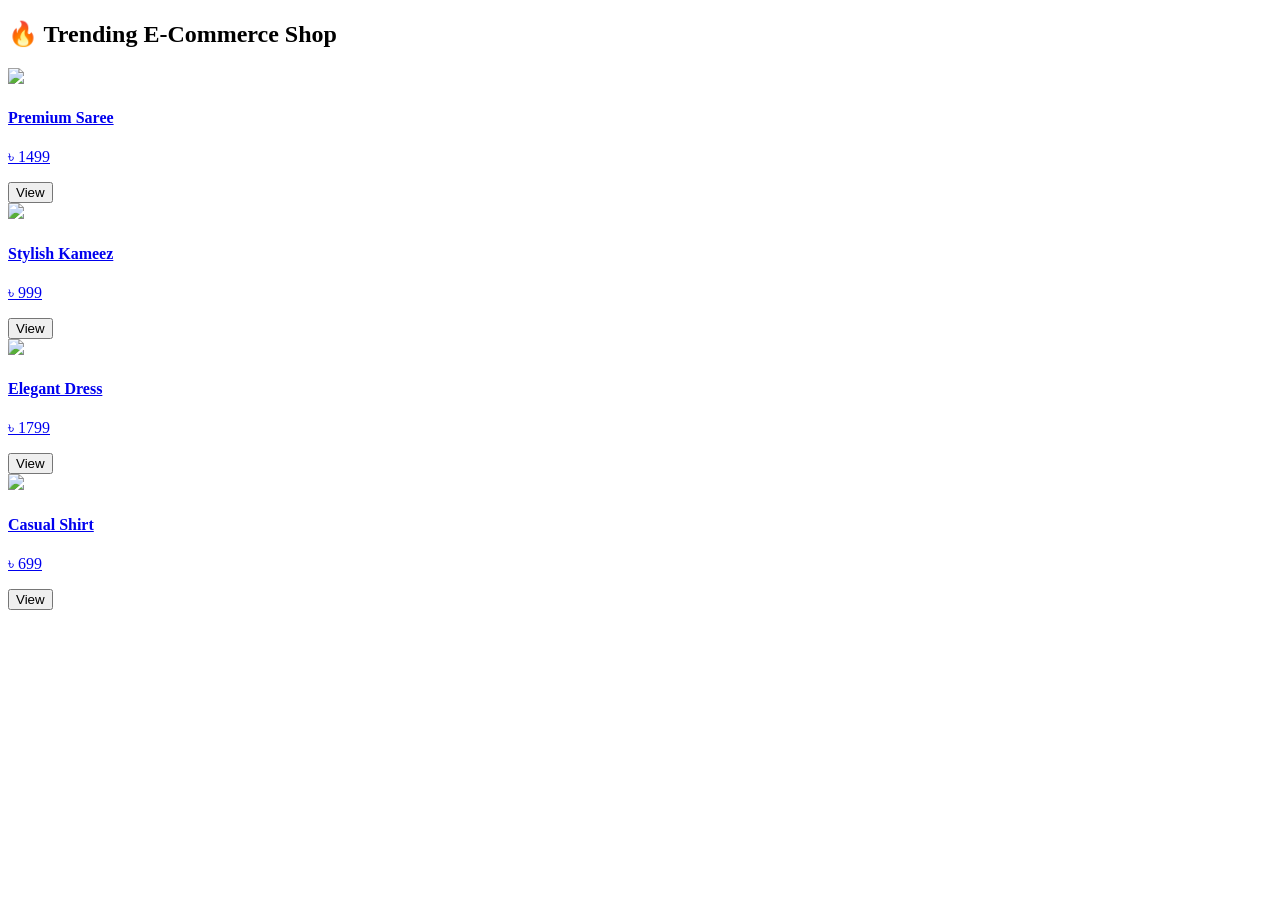
==== index.html @ 08897038 "Add files via upload" ====
<!DOCTYPE html>
<html lang="bn">
<head>
  <meta charset="UTF-8">
  <title>🔥 Trending E-Commerce Shop</title>
  <link rel="stylesheet" href="style.css">
</head>
<body>
<header>
  <h2>🔥 Trending E-Commerce Shop</h2>
</header>

<div class="container">
  <div class="grid" id="productGrid"></div>
</div>

<script>
  const products = [
    {name:"Premium Saree", price:1499, img:"https://i.imgur.com/1Q9Z1Zm.jpg"},
    {name:"Stylish Kameez", price:999, img:"https://i.imgur.com/vz3TqK6.jpg"},
    {name:"Elegant Dress", price:1799, img:"https://i.imgur.com/Qk8J6lH.jpg"},
    {name:"Casual Shirt", price:699, img:"https://i.imgur.com/UvQk9eR.jpg"}
  ];

  const grid = document.getElementById("productGrid");

  products.forEach(p => {
    const card = document.createElement("a");
    card.className = "card";
    card.href = `products.html?name=${encodeURIComponent(p.name)}&price=${p.price}&img=${encodeURIComponent(p.img)}`;
    card.innerHTML = `
      <img src="${p.img}">
      <div class="info">
        <h4>${p.name}</h4>
        <p class="price">৳ ${p.price}</p>
        <button>View</button>
      </div>
    `;
    grid.appendChild(card);
  });
</script>
</body>
</html>
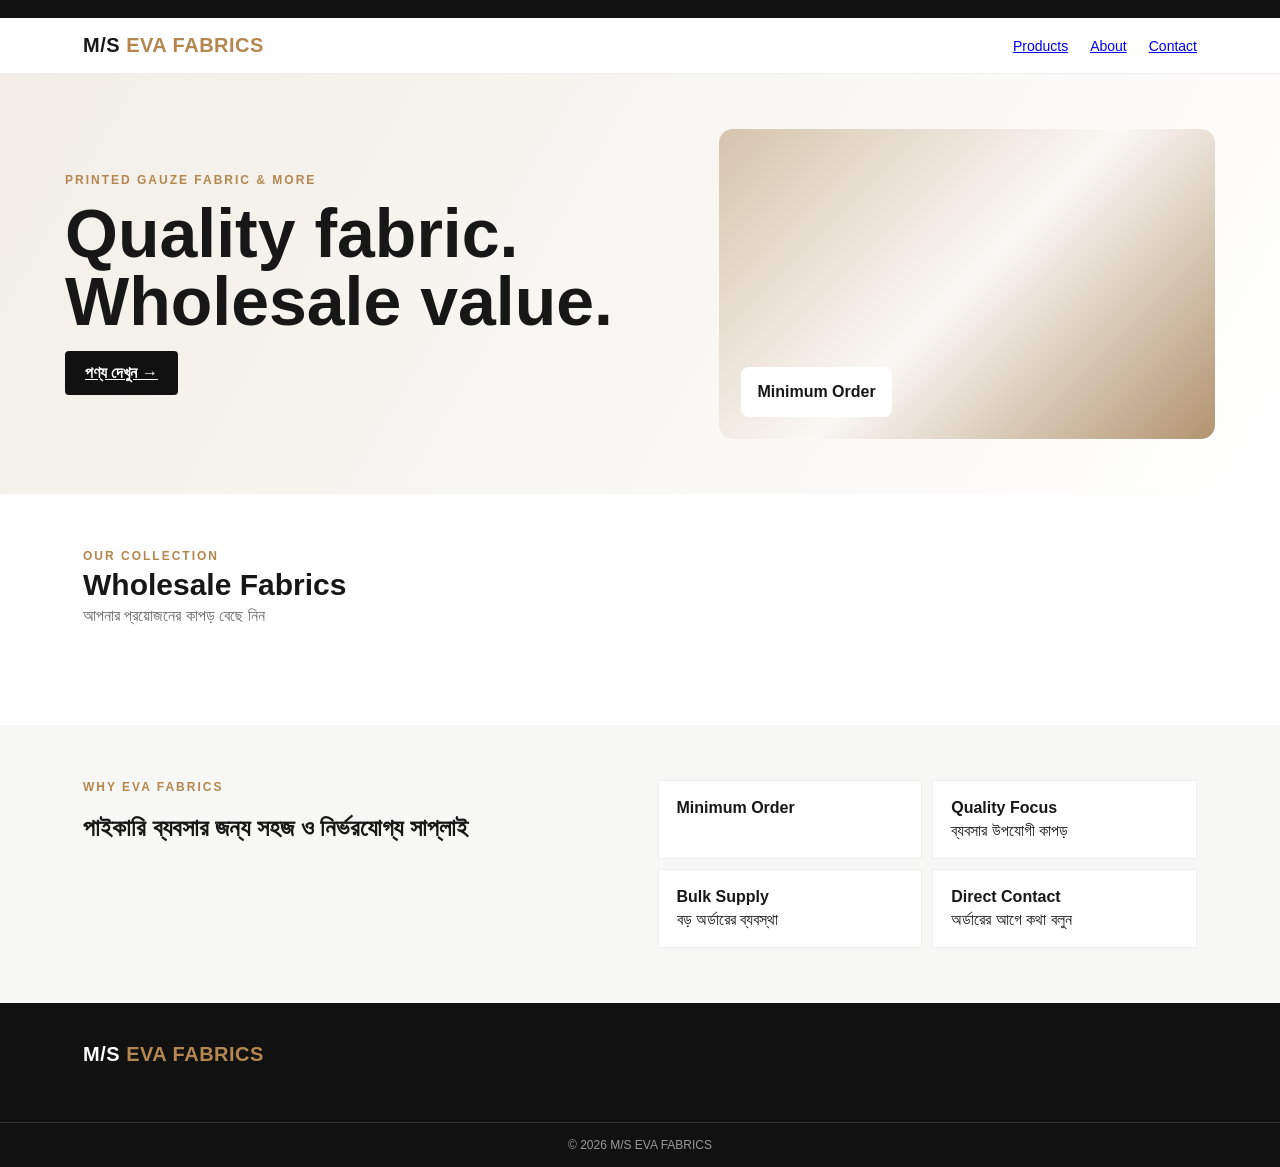
==== commit 68697703: "Add fabric product images" ====
--- a/index.html
+++ b/index.html
@@ -1,43 +1,87 @@
-<!DOCTYPE html>
+<!doctype html>
 <html lang="bn">
 <head>
-  <meta charset="UTF-8">
-  <title>🔥 Trending E-Commerce Shop</title>
-  <link rel="stylesheet" href="style.css">
+<meta charset="utf-8">
+<meta name="viewport" content="width=device-width,initial-scale=1">
+<title>M/S EVA FABRICS</title>
+<style>
+*{box-sizing:border-box}body{margin:0;font-family:Arial,"Noto Sans Bengali",sans-serif;color:#171717;background:#fff}
+.top{background:#111;color:#fff;text-align:center;padding:9px;font-size:13px}
+header{position:sticky;top:0;z-index:10;background:#fff;border-bottom:1px solid #eee}
+.nav{max-width:1150px;margin:auto;padding:16px 18px;display:flex;align-items:center}.logo{font-weight:800;font-size:20px;letter-spacing:.5px}.logo span{color:#b48650}.links{margin-left:auto;display:flex;gap:22px;font-size:14px}
+.hero{background:linear-gradient(120deg,#f2eee7,#fff);padding:55px 18px}.heroIn{max-width:1150px;margin:auto;display:grid;grid-template-columns:1fr .8fr;gap:35px;align-items:center}
+.eyebrow{color:#b48650;font-size:12px;font-weight:700;letter-spacing:2px;text-transform:uppercase}h1{font-size:clamp(40px,6vw,68px);line-height:1;margin:12px 0}p{line-height:1.7;color:#666}.heroBox{height:310px;border-radius:14px;background:linear-gradient(135deg,#d6c4ac,#faf8f4,#b29470);display:flex;align-items:end;padding:22px}.heroBox div{background:#fff;padding:16px;border-radius:8px}
+.wrap{max-width:1150px;margin:auto;padding:55px 18px}.head{margin-bottom:25px}.head h2{margin:5px 0;font-size:30px}.cats{display:flex;gap:8px;overflow:auto;margin-bottom:20px}.cat{border:1px solid #ddd;background:#fff;border-radius:20px;padding:9px 15px;white-space:nowrap}.cat.active{background:#111;color:#fff}
+.grid{display:grid;grid-template-columns:repeat(4,1fr);gap:16px}.card{border:1px solid #e8e8e8;background:#fff}.photo{height:245px;background:#eee;overflow:hidden}.photo img{width:100%;height:100%;object-fit:cover;display:block}.placeholder{height:100%;display:flex;align-items:center;justify-content:center;background:linear-gradient(135deg,#ddd2c4,#f8f5f0,#bca183);font-weight:800;color:#fff;letter-spacing:1px}.info{padding:15px}.tag{font-size:10px;color:#b48650;font-weight:700}.name{font-weight:700;font-size:16px;margin:6px 0}.price{font-weight:800}.min{font-size:12px;color:#777;margin:7px 0 13px}.btn{width:100%;border:0;background:#111;color:#fff;padding:11px;border-radius:4px;font-weight:700}
+.about{background:#f7f7f5}.aboutIn{max-width:1150px;margin:auto;padding:55px 18px;display:grid;grid-template-columns:1fr 1fr;gap:35px}.features{display:grid;grid-template-columns:1fr 1fr;gap:10px}.feature{background:#fff;padding:18px;border:1px solid #eee}.feature b{display:block;margin-bottom:5px}
+footer{background:#111;color:#fff}.foot{max-width:1150px;margin:auto;padding:40px 18px}.foot p{color:#aaa}
+.modal{position:fixed;inset:0;background:#0008;display:none;align-items:center;justify-content:center;padding:15px;z-index:30}.modal.show{display:flex}.box{background:#fff;width:min(540px,100%);max-height:92vh;overflow:auto;border-radius:10px;padding:22px}.close{float:right;border:0;border-radius:50%;width:32px;height:32px}.form{display:grid;gap:11px;margin-top:18px}.form label{font-size:13px;font-weight:700}.form input,.form textarea{padding:11px;border:1px solid #ddd;border-radius:5px;font:inherit}.note{background:#fff5e5;padding:11px;font-size:13px;margin-top:10px}
+@media(max-width:800px){.heroIn,.aboutIn{grid-template-columns:1fr}.grid{grid-template-columns:repeat(2,1fr)}.links{display:none}.photo{height:200px}}
+@media(max-width:480px){.grid{gap:9px}.photo{height:165px}.info{padding:11px}.name{font-size:14px}}
+</style>
 </head>
 <body>
-<header>
-  <h2>🔥 Trending E-Commerce Shop</h2>
-</header>
+<div class="top" id="topText"></div>
+<header><div class="nav"><div class="logo">M/S <span>EVA FABRICS</span></div><div class="links"><a href="#products">Products</a><a href="#about">About</a><a href="#contact">Contact</a></div></div></header>
 
-<div class="container">
-  <div class="grid" id="productGrid"></div>
-</div>
+<section class="hero"><div class="heroIn">
+<div><div class="eyebrow">Printed Gauze Fabric & More</div><h1>Quality fabric.<br>Wholesale value.</h1><p id="heroText"></p><a href="#products" style="display:inline-block;background:#111;color:#fff;padding:13px 20px;border-radius:4px;font-weight:bold">পণ্য দেখুন →</a></div>
+<div class="heroBox"><div><b>Minimum Order</b><br><span id="minHero"></span></div></div>
+</div></section>
+
+<section class="wrap" id="products">
+<div class="head"><div class="eyebrow">Our collection</div><h2>Wholesale Fabrics</h2><div style="color:#666">আপনার প্রয়োজনের কাপড় বেছে নিন</div></div>
+<div class="cats" id="cats"></div><div class="grid" id="productsGrid"></div>
+</section>
+
+<section class="about" id="about"><div class="aboutIn"><div><div class="eyebrow">Why EVA Fabrics</div><h2>পাইকারি ব্যবসার জন্য সহজ ও নির্ভরযোগ্য সাপ্লাই</h2><p id="aboutText"></p></div><div class="features"><div class="feature"><b>Minimum Order</b><span id="featureMin"></span></div><div class="feature"><b>Quality Focus</b><span>ব্যবসার উপযোগী কাপড়</span></div><div class="feature"><b>Bulk Supply</b><span>বড় অর্ডারের ব্যবস্থা</span></div><div class="feature"><b>Direct Contact</b><span>অর্ডারের আগে কথা বলুন</span></div></div></div></section>
+<footer id="contact"><div class="foot"><div class="logo">M/S <span>EVA FABRICS</span></div><p id="footerText"></p></div><div style="text-align:center;border-top:1px solid #333;padding:15px;color:#999;font-size:12px">© 2026 M/S EVA FABRICS</div></footer>
+
+<div class="modal" id="modal"><div class="box"><button class="close" onclick="closeOrder()">×</button><div class="eyebrow">Wholesale Order</div><h2 id="orderTitle">অর্ডার করুন</h2><div class="note">Minimum order <b id="orderMin"></b>।</div><form class="form" onsubmit="sendOrder(event)">
+<label>পণ্য<input id="oProduct" readonly></label><label>পরিমাণ (গজ)<input id="oQty" type="number" required></label><label>নাম<input id="oName" required></label><label>মোবাইল<input id="oPhone" required></label><label>দোকান / প্রতিষ্ঠান<input id="oShop"></label><label>ঠিকানা<textarea id="oAddress" rows="3" required></textarea></label><button class="btn">WhatsApp-এ অর্ডার পাঠান</button>
+</form></div></div>
 
 <script>
-  const products = [
-    {name:"Premium Saree", price:1499, img:"https://i.imgur.com/1Q9Z1Zm.jpg"},
-    {name:"Stylish Kameez", price:999, img:"https://i.imgur.com/vz3TqK6.jpg"},
-    {name:"Elegant Dress", price:1799, img:"https://i.imgur.com/Qk8J6lH.jpg"},
-    {name:"Casual Shirt", price:699, img:"https://i.imgur.com/UvQk9eR.jpg"}
-  ];
+/* =========================
+   সহজে EDIT করার জায়গা
+   শুধু এই CONFIG অংশ পরিবর্তন করুন
+   ========================= */
+const CONFIG = {
+  shopName: "M/S EVA FABRICS",
+  whatsapp: ["8801868012173","8801636939661"], // ১ম ও ২য় WhatsApp নম্বর
+  minimumOrder: 100,
+  heroText: "ফ্যাশন ও পোশাক ব্যবসার জন্য মানসম্মত কাপড়ের পাইকারি সরবরাহ। ডিজাইন, কোয়ালিটি ও পরিমাণ অনুযায়ী অর্ডার নিন সহজেই।",
+  aboutText: "M/S EVA FABRICS বিভিন্ন ধরনের printed gauze ও অন্যান্য কাপড় পাইকারি সরবরাহ করে। আপনার প্রয়োজন অনুযায়ী ডিজাইন ও পরিমাণ নিয়ে অর্ডার করতে যোগাযোগ করুন।",
+  products: [
+    {name:"আড়াই হাত বেক্সী", category:"Printed Gauze", price:"পাইকারি মূল্য", image:"images/beksi.jpg"},
+    {name:"দুই হাত সুতি", category:"সুতি", price:"পাইকারি মূল্য", image:"images/cotton.jpg"},
+    {name:"Digital Two Part", category:"Digital", price:"পাইকারি মূল্য", image:"images/digital-two-part.jpg"},
+    {name:"Single Part", category:"Digital", price:"পাইকারি মূল্য", image:"images/single-part.jpg"},
+    {name:"এক কালার বয়েল", category:"Boyel", price:"পাইকারি মূল্য", image:"images/boyel.jpg"},
+    {name:"Poplin", category:"Poplin", price:"পাইকারি মূল্য", image:"images/poplin.jpg"}
+  ]
+};
+/* =========================
+   CONFIG শেষ — নিচের কোডে হাত দেওয়ার দরকার নেই
+   ========================= */
 
-  const grid = document.getElementById("productGrid");
+document.title=CONFIG.shopName;
+document.getElementById("topText").innerHTML=`Wholesale fabric supply • Minimum order: <b>${CONFIG.minimumOrder} গজ</b> • Nationwide delivery`;
+document.getElementById("heroText").textContent=CONFIG.heroText;
+document.getElementById("minHero").textContent=CONFIG.minimumOrder+" গজ থেকে পাইকারি অর্ডার";
+document.getElementById("aboutText").textContent=CONFIG.aboutText;
+document.getElementById("featureMin").textContent=CONFIG.minimumOrder+" গজ থেকে পাইকারি";
+document.getElementById("footerText").innerHTML=`Printed Gauze Fabric & More<br>Wholesale only • Minimum order ${CONFIG.minimumOrder} গজ`;
 
-  products.forEach(p => {
-    const card = document.createElement("a");
-    card.className = "card";
-    card.href = `products.html?name=${encodeURIComponent(p.name)}&price=${p.price}&img=${encodeURIComponent(p.img)}`;
-    card.innerHTML = `
-      <img src="${p.img}">
-      <div class="info">
-        <h4>${p.name}</h4>
-        <p class="price">৳ ${p.price}</p>
-        <button>View</button>
-      </div>
-    `;
-    grid.appendChild(card);
-  });
+const cats=["সব",...new Set(CONFIG.products.map(p=>p.category))];
+const catsEl=document.getElementById("cats");
+cats.forEach((c,i)=>{let b=document.createElement("button");b.className="cat"+(i===0?" active":"");b.textContent=c;b.onclick=()=>filter(c,b);catsEl.appendChild(b)});
+function render(list){document.getElementById("productsGrid").innerHTML=list.map((p,i)=>`<article class="card"><div class="photo">${p.image?`<img src="${p.image}" alt="${p.name}" onerror="this.style.display='none';this.nextElementSibling.style.display='flex'">`:''}<div class="placeholder" style="${p.image?'display:none':''}">EVA FABRICS</div></div><div class="info"><div class="tag">${p.category}</div><div class="name">${p.name}</div><div class="price">${p.price}</div><div class="min">Minimum: ${CONFIG.minimumOrder} গজ</div><button class="btn" onclick="openOrder(${i})">View / Order</button></div></article>`).join("")}
+function filter(c,b){document.querySelectorAll(".cat").forEach(x=>x.classList.remove("active"));b.classList.add("active");render(c==="সব"?CONFIG.products:CONFIG.products.filter(p=>p.category===c))}
+render(CONFIG.products);
+function openOrder(i){let p=CONFIG.products[i];document.getElementById("oProduct").value=p.name;document.getElementById("orderTitle").textContent=p.name+" — অর্ডার";document.getElementById("orderMin").textContent=CONFIG.minimumOrder+" গজ";document.getElementById("oQty").min=CONFIG.minimumOrder;document.getElementById("oQty").value=CONFIG.minimumOrder;document.getElementById("modal").classList.add("show")}
+function closeOrder(){document.getElementById("modal").classList.remove("show")}
+function sendOrder(e){e.preventDefault();let q=Number(oQty.value);if(q<CONFIG.minimumOrder){alert("Minimum order "+CONFIG.minimumOrder+" গজ।");return}if(!CONFIG.whatsapp.length){alert("WhatsApp নম্বর সেট করা নেই।");return}let msg=`M/S EVA FABRICS — Wholesale Order\n\nপণ্য: ${oProduct.value}\nপরিমাণ: ${q} গজ\nনাম: ${oName.value}\nমোবাইল: ${oPhone.value}\nদোকান/প্রতিষ্ঠান: ${oShop.value}\nঠিকানা: ${oAddress.value}`;const buttons=CONFIG.whatsapp.map((n,i)=>`${i+1} নম্বর WhatsApp`).join("\n");\nlet choice=prompt("অর্ডার কোন WhatsApp নম্বরে পাঠাবেন?\\n1 = "+CONFIG.whatsapp[0]+"\\n2 = "+CONFIG.whatsapp[1]+"\\n\\n1 অথবা 2 লিখুন:","1");\nlet idx=choice==="2"?1:0;\nwindow.open("https://wa.me/"+CONFIG.whatsapp[idx]+"?text="+encodeURIComponent(msg),"_blank")}
 </script>
 </body>
 </html>
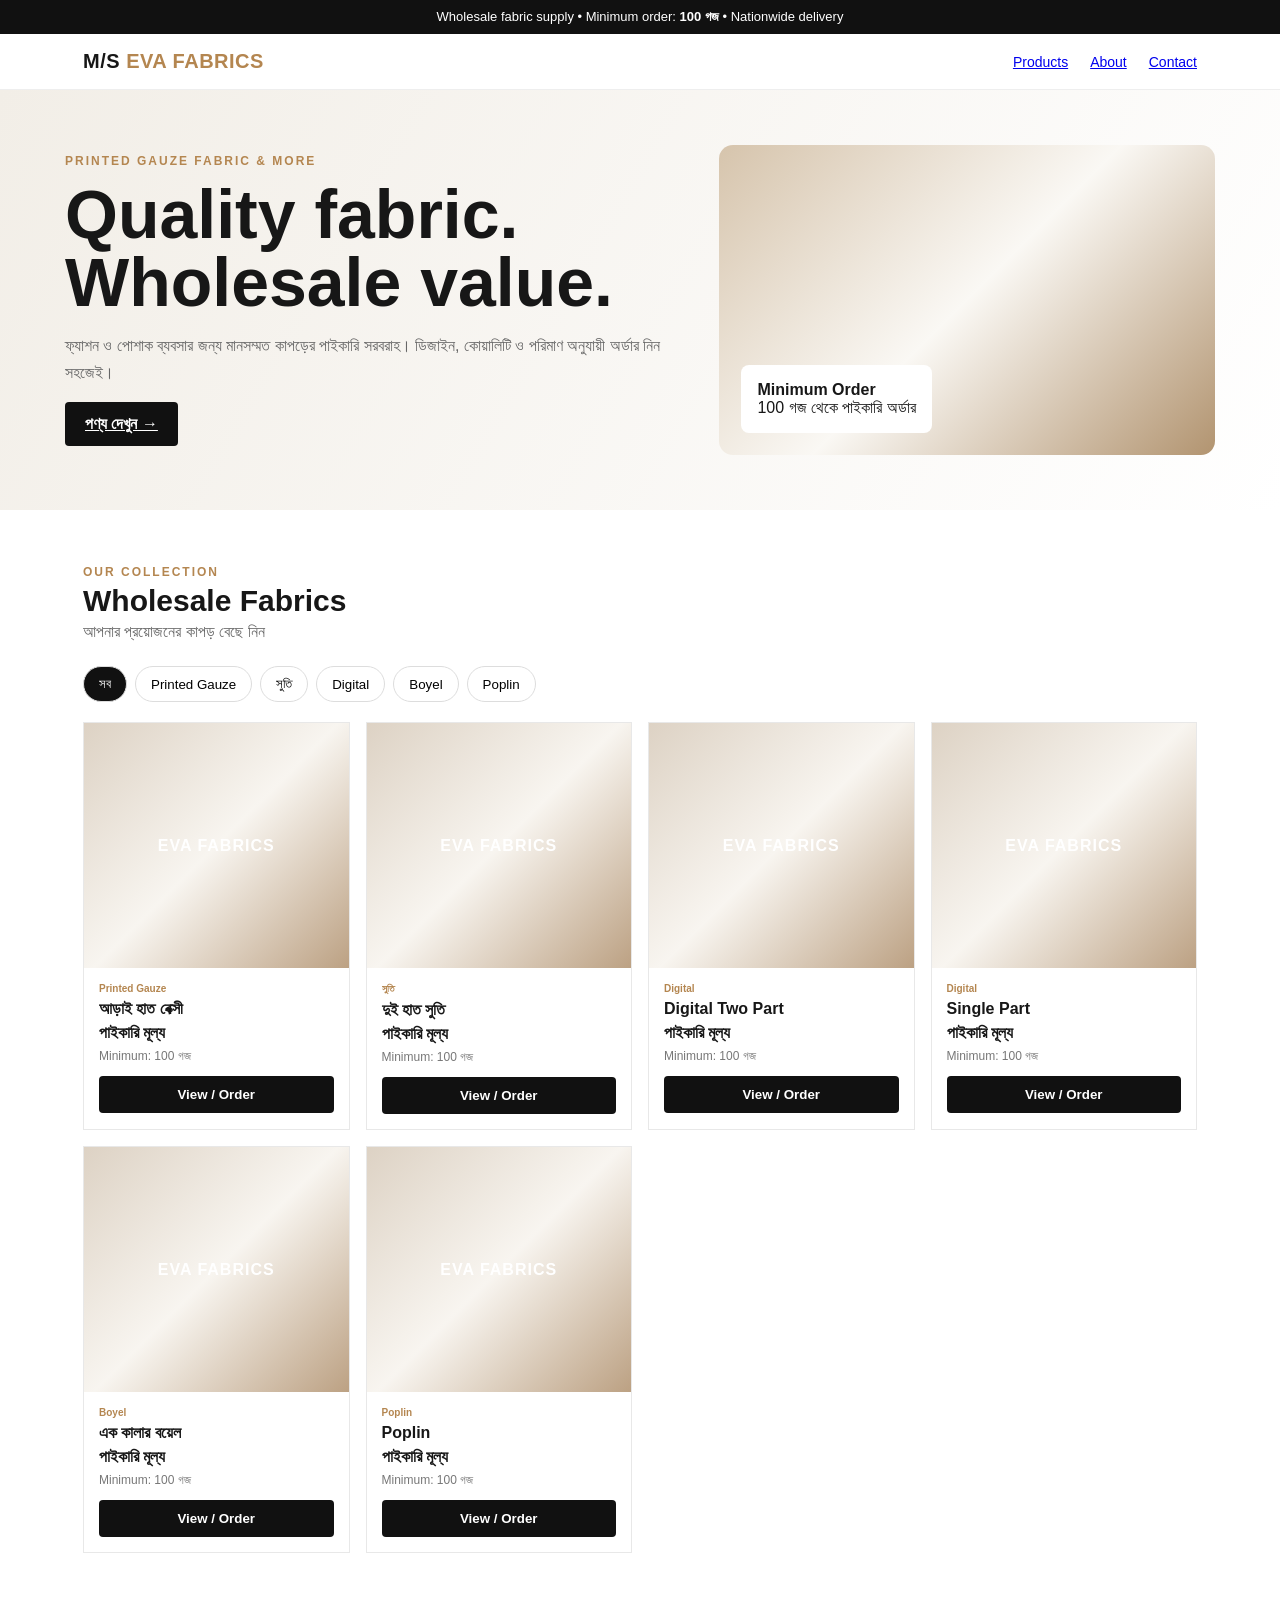
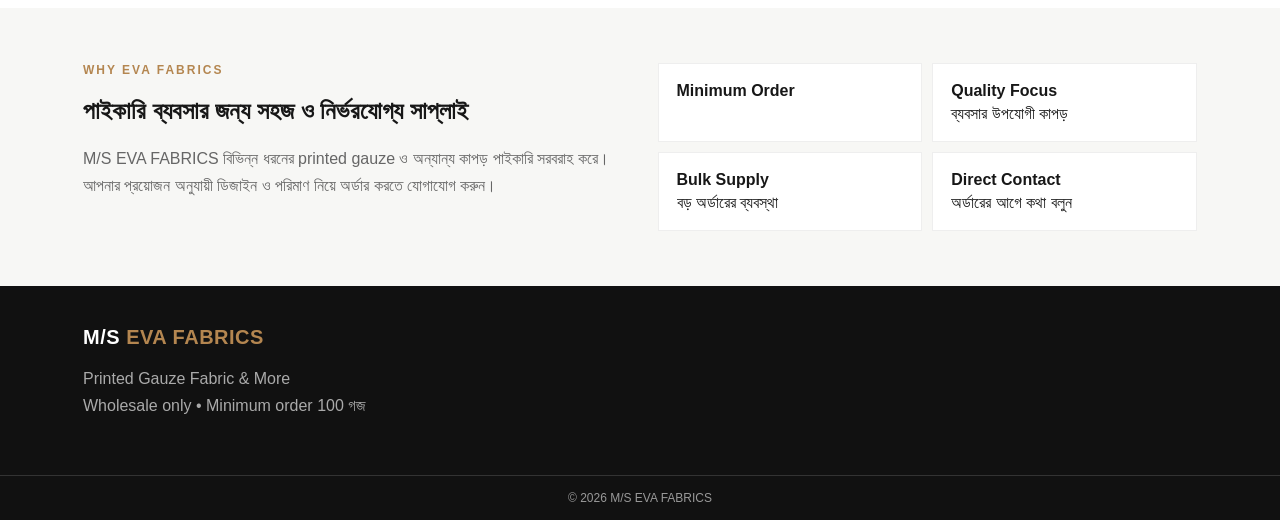
==== commit 81ce0c82: "Update index.html" ====
--- a/index.html
+++ b/index.html
@@ -53,12 +53,12 @@
   heroText: "ফ্যাশন ও পোশাক ব্যবসার জন্য মানসম্মত কাপড়ের পাইকারি সরবরাহ। ডিজাইন, কোয়ালিটি ও পরিমাণ অনুযায়ী অর্ডার নিন সহজেই।",
   aboutText: "M/S EVA FABRICS বিভিন্ন ধরনের printed gauze ও অন্যান্য কাপড় পাইকারি সরবরাহ করে। আপনার প্রয়োজন অনুযায়ী ডিজাইন ও পরিমাণ নিয়ে অর্ডার করতে যোগাযোগ করুন।",
   products: [
-    {name:"আড়াই হাত বেক্সী", category:"Printed Gauze", price:"পাইকারি মূল্য", image:"images/beksi.jpg"},
-    {name:"দুই হাত সুতি", category:"সুতি", price:"পাইকারি মূল্য", image:"images/cotton.jpg"},
-    {name:"Digital Two Part", category:"Digital", price:"পাইকারি মূল্য", image:"images/digital-two-part.jpg"},
-    {name:"Single Part", category:"Digital", price:"পাইকারি মূল্য", image:"images/single-part.jpg"},
-    {name:"এক কালার বয়েল", category:"Boyel", price:"পাইকারি মূল্য", image:"images/boyel.jpg"},
-    {name:"Poplin", category:"Poplin", price:"পাইকারি মূল্য", image:"images/poplin.jpg"}
+    {name:"আড়াই হাত বেক্সী", category:"Printed Gauze", price:"পাইকারি মূল্য", image:"IMG_20260811_164625.jpg"},
+    {name:"দুই হাত সুতি", category:"সুতি", price:"পাইকারি মূল্য", image:"IMG_20260811_164749.jpg"},
+    {name:"Digital Two Part", category:"Digital", price:"পাইকারি মূল্য", image:"IMG_20260811_164809.jpg"},
+    {name:"Single Part", category:"Digital", price:"পাইকারি মূল্য", image:"IMG_20260811_164835.jpg"},
+    {name:"এক কালার বয়েল", category:"Boyel", price:"পাইকারি মূল্য", image:"IMG_20260811_164859.jpg"},
+    {name:"Poplin", category:"Poplin", price:"পাইকারি মূল্য", image:"IMG_20260811_164921.jpg"}
   ]
 };
 /* =========================
@@ -70,7 +70,7 @@
 document.getElementById("heroText").textContent=CONFIG.heroText;
 document.getElementById("minHero").textContent=CONFIG.minimumOrder+" গজ থেকে পাইকারি অর্ডার";
 document.getElementById("aboutText").textContent=CONFIG.aboutText;
-document.getElementById("featureMin").textContent=CONFIG.minimumOrder+" গজ থেকে পাইকারি";
+
 document.getElementById("footerText").innerHTML=`Printed Gauze Fabric & More<br>Wholesale only • Minimum order ${CONFIG.minimumOrder} গজ`;
 
 const cats=["সব",...new Set(CONFIG.products.map(p=>p.category))];
@@ -81,7 +81,24 @@
 render(CONFIG.products);
 function openOrder(i){let p=CONFIG.products[i];document.getElementById("oProduct").value=p.name;document.getElementById("orderTitle").textContent=p.name+" — অর্ডার";document.getElementById("orderMin").textContent=CONFIG.minimumOrder+" গজ";document.getElementById("oQty").min=CONFIG.minimumOrder;document.getElementById("oQty").value=CONFIG.minimumOrder;document.getElementById("modal").classList.add("show")}
 function closeOrder(){document.getElementById("modal").classList.remove("show")}
-function sendOrder(e){e.preventDefault();let q=Number(oQty.value);if(q<CONFIG.minimumOrder){alert("Minimum order "+CONFIG.minimumOrder+" গজ।");return}if(!CONFIG.whatsapp.length){alert("WhatsApp নম্বর সেট করা নেই।");return}let msg=`M/S EVA FABRICS — Wholesale Order\n\nপণ্য: ${oProduct.value}\nপরিমাণ: ${q} গজ\nনাম: ${oName.value}\nমোবাইল: ${oPhone.value}\nদোকান/প্রতিষ্ঠান: ${oShop.value}\nঠিকানা: ${oAddress.value}`;const buttons=CONFIG.whatsapp.map((n,i)=>`${i+1} নম্বর WhatsApp`).join("\n");\nlet choice=prompt("অর্ডার কোন WhatsApp নম্বরে পাঠাবেন?\\n1 = "+CONFIG.whatsapp[0]+"\\n2 = "+CONFIG.whatsapp[1]+"\\n\\n1 অথবা 2 লিখুন:","1");\nlet idx=choice==="2"?1:0;\nwindow.open("https://wa.me/"+CONFIG.whatsapp[idx]+"?text="+encodeURIComponent(msg),"_blank")}
+function sendOrder(e){
+  e.preventDefault();
+  let q=Number(oQty.value);
+
+  if(q<CONFIG.minimumOrder){
+    alert("Minimum order "+CONFIG.minimumOrder+" গজ।");
+    return;
+  }
+
+  let msg="M/S EVA FABRICS - Wholesale Order\n\n"+
+    "পণ্য: "+oProduct.value+"\n"+
+    "পরিমাণ: "+q+" গজ";
+
+  window.open(
+    "https://wa.me/"+CONFIG.whatsapp[0]+"?text="+encodeURIComponent(msg),
+    "_blank"
+  );
+}
 </script>
 </body>
-</html>+</html>
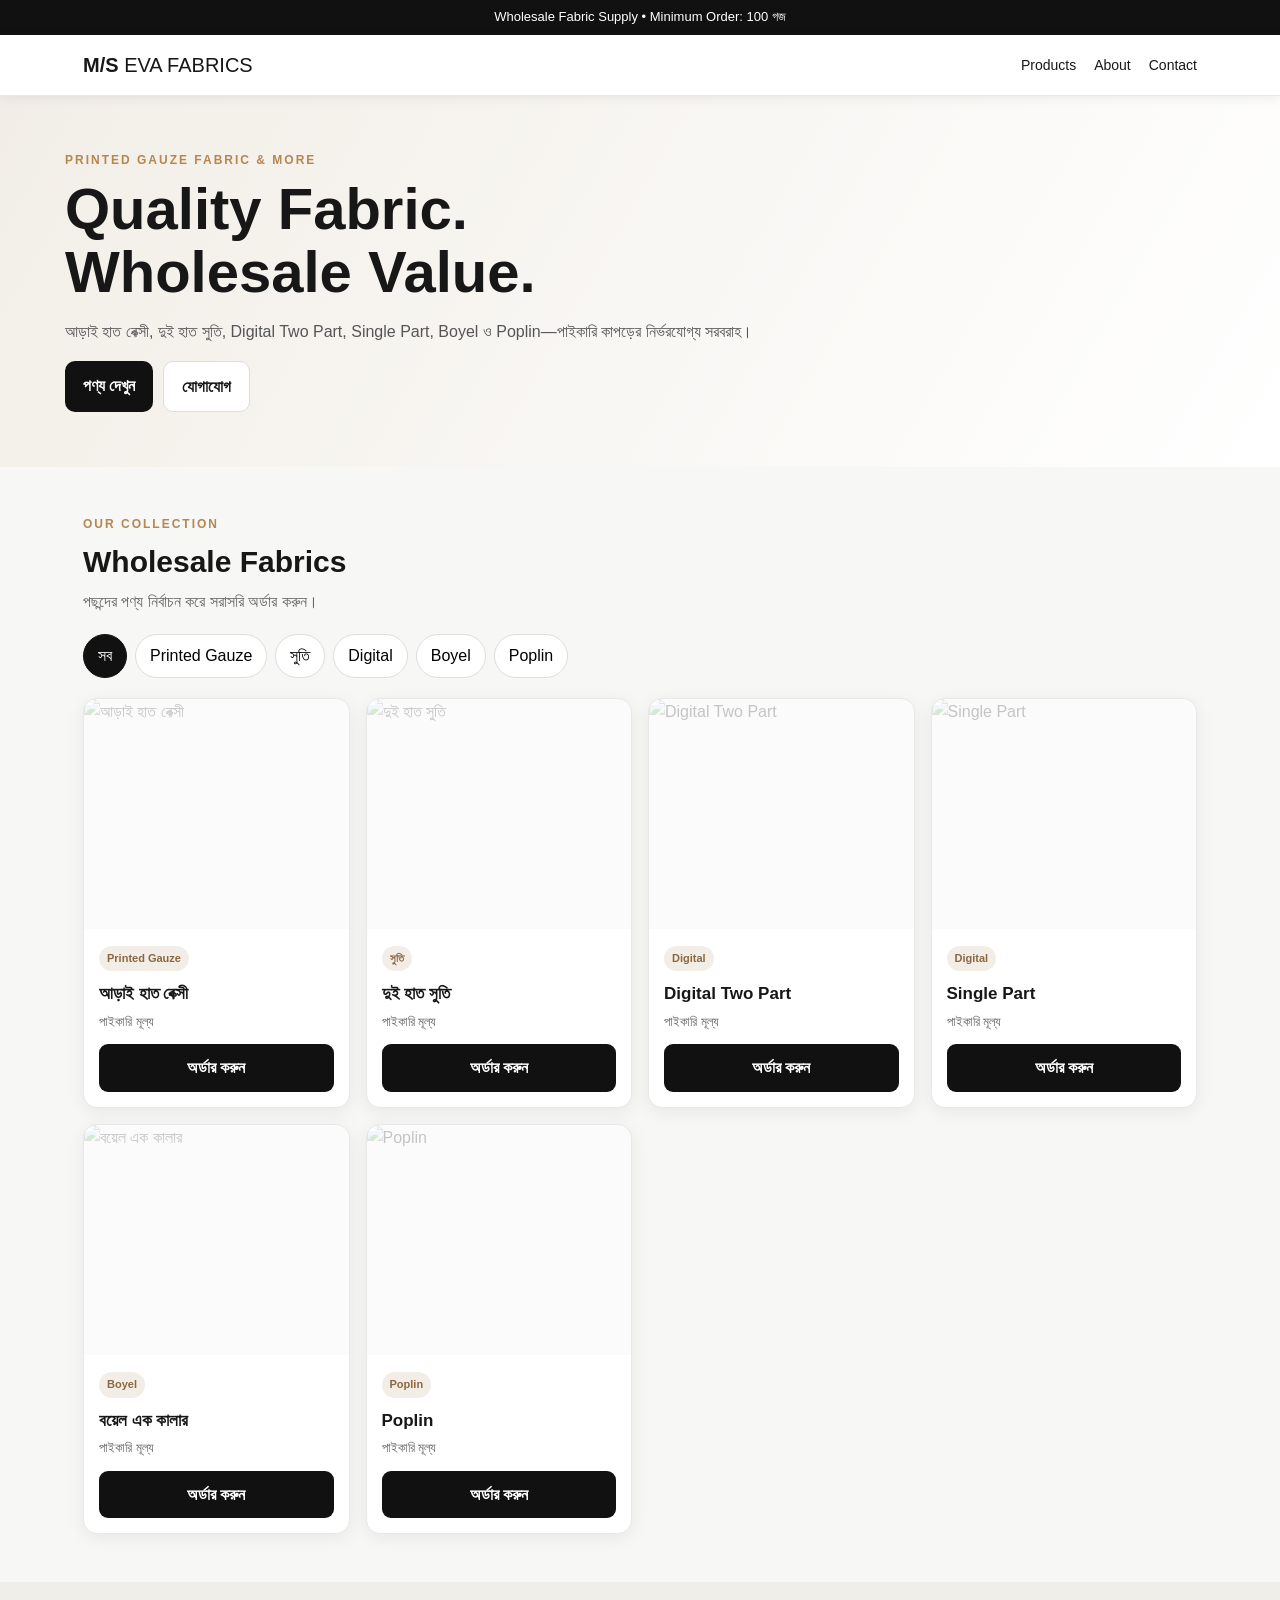
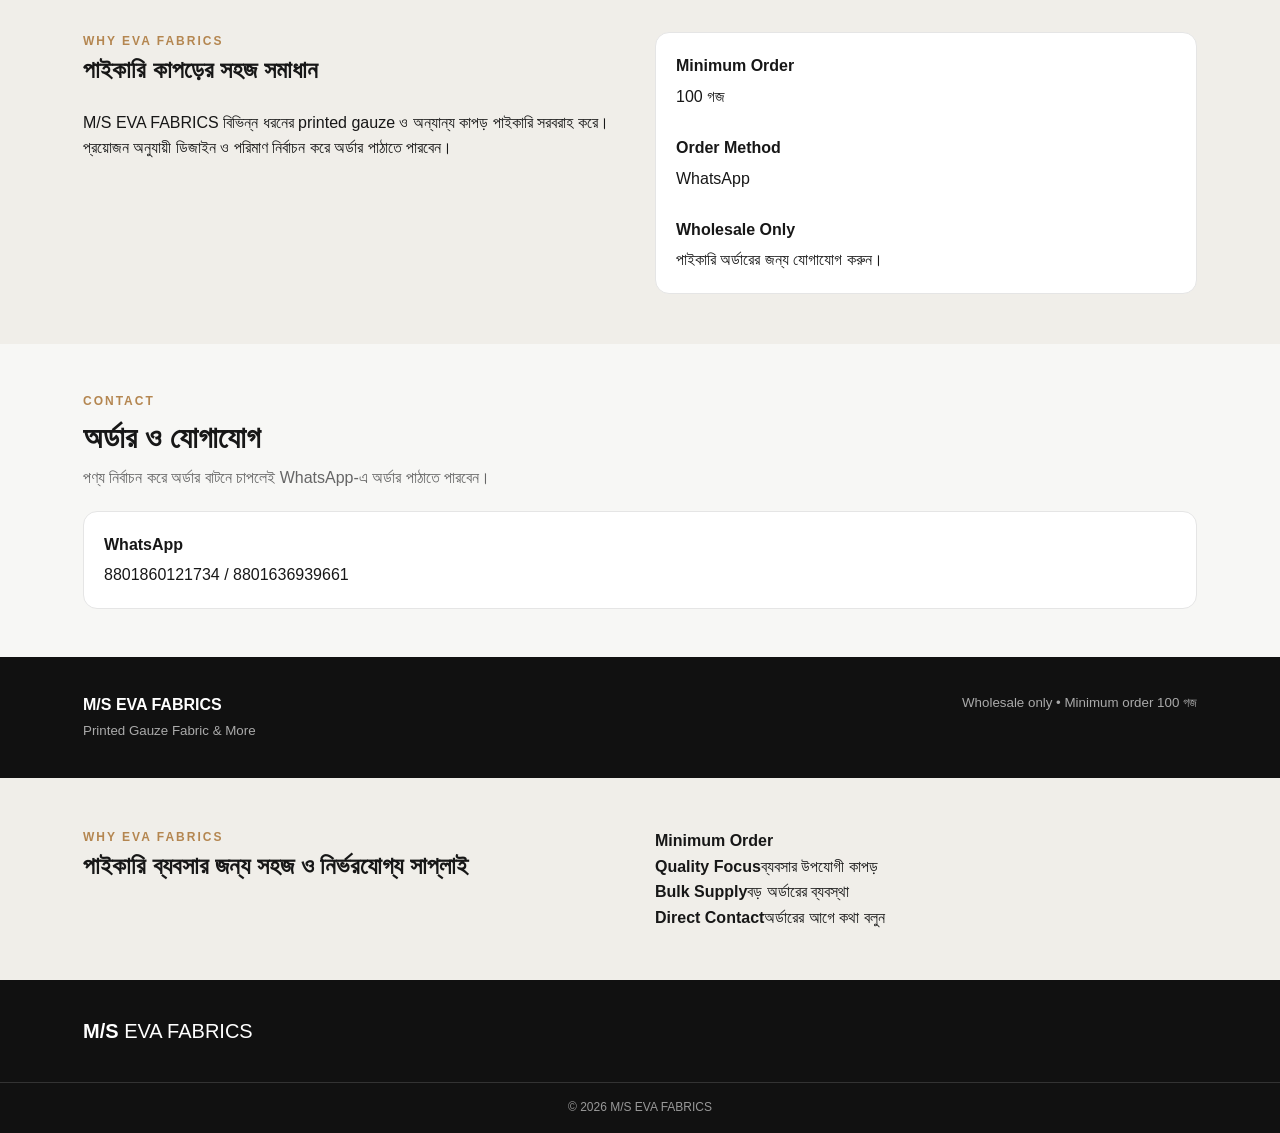
==== commit ee37f6ad: "Update index.html" ====
--- a/index.html
+++ b/index.html
@@ -1,40 +1,106 @@
-<!doctype html>
+<!DOCTYPE html>
 <html lang="bn">
 <head>
-<meta charset="utf-8">
-<meta name="viewport" content="width=device-width,initial-scale=1">
+<meta charset="UTF-8">
+<meta name="viewport" content="width=device-width, initial-scale=1.0">
+<meta name="theme-color" content="#111">
 <title>M/S EVA FABRICS</title>
 <style>
-*{box-sizing:border-box}body{margin:0;font-family:Arial,"Noto Sans Bengali",sans-serif;color:#171717;background:#fff}
-.top{background:#111;color:#fff;text-align:center;padding:9px;font-size:13px}
-header{position:sticky;top:0;z-index:10;background:#fff;border-bottom:1px solid #eee}
-.nav{max-width:1150px;margin:auto;padding:16px 18px;display:flex;align-items:center}.logo{font-weight:800;font-size:20px;letter-spacing:.5px}.logo span{color:#b48650}.links{margin-left:auto;display:flex;gap:22px;font-size:14px}
-.hero{background:linear-gradient(120deg,#f2eee7,#fff);padding:55px 18px}.heroIn{max-width:1150px;margin:auto;display:grid;grid-template-columns:1fr .8fr;gap:35px;align-items:center}
-.eyebrow{color:#b48650;font-size:12px;font-weight:700;letter-spacing:2px;text-transform:uppercase}h1{font-size:clamp(40px,6vw,68px);line-height:1;margin:12px 0}p{line-height:1.7;color:#666}.heroBox{height:310px;border-radius:14px;background:linear-gradient(135deg,#d6c4ac,#faf8f4,#b29470);display:flex;align-items:end;padding:22px}.heroBox div{background:#fff;padding:16px;border-radius:8px}
-.wrap{max-width:1150px;margin:auto;padding:55px 18px}.head{margin-bottom:25px}.head h2{margin:5px 0;font-size:30px}.cats{display:flex;gap:8px;overflow:auto;margin-bottom:20px}.cat{border:1px solid #ddd;background:#fff;border-radius:20px;padding:9px 15px;white-space:nowrap}.cat.active{background:#111;color:#fff}
-.grid{display:grid;grid-template-columns:repeat(4,1fr);gap:16px}.card{border:1px solid #e8e8e8;background:#fff}.photo{height:245px;background:#eee;overflow:hidden}.photo img{width:100%;height:100%;object-fit:cover;display:block}.placeholder{height:100%;display:flex;align-items:center;justify-content:center;background:linear-gradient(135deg,#ddd2c4,#f8f5f0,#bca183);font-weight:800;color:#fff;letter-spacing:1px}.info{padding:15px}.tag{font-size:10px;color:#b48650;font-weight:700}.name{font-weight:700;font-size:16px;margin:6px 0}.price{font-weight:800}.min{font-size:12px;color:#777;margin:7px 0 13px}.btn{width:100%;border:0;background:#111;color:#fff;padding:11px;border-radius:4px;font-weight:700}
-.about{background:#f7f7f5}.aboutIn{max-width:1150px;margin:auto;padding:55px 18px;display:grid;grid-template-columns:1fr 1fr;gap:35px}.features{display:grid;grid-template-columns:1fr 1fr;gap:10px}.feature{background:#fff;padding:18px;border:1px solid #eee}.feature b{display:block;margin-bottom:5px}
-footer{background:#111;color:#fff}.foot{max-width:1150px;margin:auto;padding:40px 18px}.foot p{color:#aaa}
-.modal{position:fixed;inset:0;background:#0008;display:none;align-items:center;justify-content:center;padding:15px;z-index:30}.modal.show{display:flex}.box{background:#fff;width:min(540px,100%);max-height:92vh;overflow:auto;border-radius:10px;padding:22px}.close{float:right;border:0;border-radius:50%;width:32px;height:32px}.form{display:grid;gap:11px;margin-top:18px}.form label{font-size:13px;font-weight:700}.form input,.form textarea{padding:11px;border:1px solid #ddd;border-radius:5px;font:inherit}.note{background:#fff5e5;padding:11px;font-size:13px;margin-top:10px}
-@media(max-width:800px){.heroIn,.aboutIn{grid-template-columns:1fr}.grid{grid-template-columns:repeat(2,1fr)}.links{display:none}.photo{height:200px}}
-@media(max-width:480px){.grid{gap:9px}.photo{height:165px}.info{padding:11px}.name{font-size:14px}}
+*{box-sizing:border-box}html{scroll-behavior:smooth}body{margin:0;font-family:Arial,"Noto Sans Bengali",sans-serif;color:#171717;background:#f7f7f5;line-height:1.6}button,input,textarea{font:inherit}a{text-decoration:none;color:inherit}
+.top{background:#111;color:#fff;text-align:center;padding:7px 12px;font-size:13px}
+header{position:sticky;top:0;z-index:100;background:#fff;border-bottom:1px solid #e8e8e8;box-shadow:0 2px 12px #0001}.nav{max-width:1150px;margin:auto;padding:14px 18px;display:flex;align-items:center;justify-content:space-between}.logo{font-size:20px;font-weight:800}.logo span{font-weight:500}.links{display:flex;gap:18px;font-size:14px}
+.hero{background:linear-gradient(120deg,#f2eee7,#fff);padding:55px 18px}.heroIn{max-width:1150px;margin:auto}.eyebrow{color:#b48650;font-size:12px;font-weight:700;letter-spacing:2px;text-transform:uppercase}.hero h1{font-size:clamp(30px,6vw,58px);line-height:1.08;margin:8px 0 14px}.hero p{max-width:720px;color:#555}.heroBtns{display:flex;gap:10px;flex-wrap:wrap}.btn{border:0;border-radius:10px;padding:12px 18px;cursor:pointer;font-weight:700}.btnMain{background:#111;color:#fff}.btnLight{background:#fff;border:1px solid #ddd}
+.wrap{max-width:1150px;margin:auto;padding:48px 18px}.head{margin-bottom:20px}.head h2{margin:3px 0;font-size:30px}.head p{margin:0;color:#666}
+.cats{display:flex;gap:8px;flex-wrap:wrap;margin:20px 0}.cat{border:1px solid #ddd;background:#fff;border-radius:999px;padding:8px 14px;cursor:pointer}.cat.active,.cat:hover{background:#111;color:#fff;border-color:#111}
+.grid{display:grid;grid-template-columns:repeat(4,1fr);gap:16px}.card{background:#fff;border:1px solid #e8e8e8;border-radius:14px;overflow:hidden;box-shadow:0 4px 18px #0001}.photo{width:100%;height:230px;object-fit:cover;display:block;background:#eee}.cardIn{padding:15px}.badge{display:inline-block;background:#f2eee7;color:#8b673f;padding:4px 8px;border-radius:999px;font-size:11px;font-weight:700}.card h3{font-size:17px;margin:9px 0 4px}.price{color:#666;font-size:13px;margin-bottom:12px}.orderBtn{width:100%;border:0;background:#111;color:#fff;padding:11px;border-radius:9px;cursor:pointer;font-weight:700}
+.about{background:#f0eee9}.aboutIn{max-width:1150px;margin:auto;padding:50px 18px;display:grid;grid-template-columns:1fr 1fr;gap:30px}.about h2{margin-top:0}.infoBox{background:#fff;border:1px solid #e5e5e5;border-radius:14px;padding:20px}.infoBox b{display:block;margin-bottom:5px}
+footer{background:#111;color:#fff}.foot{max-width:1150px;margin:auto;padding:35px 18px;display:flex;justify-content:space-between;gap:20px;flex-wrap:wrap}.foot small{color:#aaa}
+.modal{position:fixed;inset:0;background:#0009;display:none;align-items:center;justify-content:center;padding:15px;z-index:300}.modal.show{display:flex}.box{background:#fff;width:min(560px,100%);max-height:92vh;overflow:auto;border-radius:16px;padding:22px}.boxHead{display:flex;justify-content:space-between;align-items:center}.boxHead h2{margin:0}.close{border:0;background:#eee;width:38px;height:38px;border-radius:50%;font-size:24px;cursor:pointer}.formGrid{display:grid;grid-template-columns:1fr 1fr;gap:12px}.field{margin-top:12px}.field label{display:block;font-size:13px;font-weight:700;margin-bottom:5px}.field input,.field textarea{width:100%;border:1px solid #ddd;border-radius:9px;padding:11px;outline:none}.field textarea{min-height:80px;resize:vertical}.full{grid-column:1/-1}.submit{width:100%;margin-top:15px;background:#20b958;color:#fff;border:0;padding:13px;border-radius:10px;font-weight:800;cursor:pointer}.note{background:#f7f7f5;border-radius:10px;padding:10px;font-size:12px;color:#666;margin-top:12px}
+@media(max-width:900px){.grid{grid-template-columns:repeat(3,1fr)}}@media(max-width:650px){.links{display:none}.hero{padding:42px 18px}.grid{grid-template-columns:repeat(2,1fr);gap:10px}.photo{height:190px}.aboutIn{grid-template-columns:1fr}.formGrid{grid-template-columns:1fr}.full{grid-column:auto}}@media(max-width:390px){.grid{grid-template-columns:1fr}.photo{height:240px}}
 </style>
 </head>
 <body>
-<div class="top" id="topText"></div>
-<header><div class="nav"><div class="logo">M/S <span>EVA FABRICS</span></div><div class="links"><a href="#products">Products</a><a href="#about">About</a><a href="#contact">Contact</a></div></div></header>
+<div class="top">Wholesale Fabric Supply • Minimum Order: 100 গজ</div>
+<header><div class="nav"><a class="logo" href="#">M/S <span>EVA FABRICS</span></a><nav class="links"><a href="#products">Products</a><a href="#about">About</a><a href="#contact">Contact</a></nav></div></header>
 
-<section class="hero"><div class="heroIn">
-<div><div class="eyebrow">Printed Gauze Fabric & More</div><h1>Quality fabric.<br>Wholesale value.</h1><p id="heroText"></p><a href="#products" style="display:inline-block;background:#111;color:#fff;padding:13px 20px;border-radius:4px;font-weight:bold">পণ্য দেখুন →</a></div>
-<div class="heroBox"><div><b>Minimum Order</b><br><span id="minHero"></span></div></div>
-</div></section>
+<section class="hero"><div class="heroIn"><div class="eyebrow">Printed Gauze Fabric & More</div><h1>Quality Fabric.<br>Wholesale Value.</h1><p>আড়াই হাত বেক্সী, দুই হাত সুতি, Digital Two Part, Single Part, Boyel ও Poplin—পাইকারি কাপড়ের নির্ভরযোগ্য সরবরাহ।</p><div class="heroBtns"><a class="btn btnMain" href="#products">পণ্য দেখুন</a><a class="btn btnLight" href="#contact">যোগাযোগ</a></div></div></section>
 
-<section class="wrap" id="products">
-<div class="head"><div class="eyebrow">Our collection</div><h2>Wholesale Fabrics</h2><div style="color:#666">আপনার প্রয়োজনের কাপড় বেছে নিন</div></div>
-<div class="cats" id="cats"></div><div class="grid" id="productsGrid"></div>
-</section>
+<section class="wrap" id="products"><div class="head"><div class="eyebrow">Our Collection</div><h2>Wholesale Fabrics</h2><p>পছন্দের পণ্য নির্বাচন করে সরাসরি অর্ডার করুন।</p></div><div class="cats" id="cats"></div><div class="grid" id="productGrid"></div></section>
 
-<section class="about" id="about"><div class="aboutIn"><div><div class="eyebrow">Why EVA Fabrics</div><h2>পাইকারি ব্যবসার জন্য সহজ ও নির্ভরযোগ্য সাপ্লাই</h2><p id="aboutText"></p></div><div class="features"><div class="feature"><b>Minimum Order</b><span id="featureMin"></span></div><div class="feature"><b>Quality Focus</b><span>ব্যবসার উপযোগী কাপড়</span></div><div class="feature"><b>Bulk Supply</b><span>বড় অর্ডারের ব্যবস্থা</span></div><div class="feature"><b>Direct Contact</b><span>অর্ডারের আগে কথা বলুন</span></div></div></div></section>
+<section class="about" id="about"><div class="aboutIn"><div><div class="eyebrow">Why EVA Fabrics</div><h2>পাইকারি কাপড়ের সহজ সমাধান</h2><p>M/S EVA FABRICS বিভিন্ন ধরনের printed gauze ও অন্যান্য কাপড় পাইকারি সরবরাহ করে। প্রয়োজন অনুযায়ী ডিজাইন ও পরিমাণ নির্বাচন করে অর্ডার পাঠাতে পারবেন।</p></div><div class="infoBox"><b>Minimum Order</b>100 গজ<br><br><b>Order Method</b>WhatsApp<br><br><b>Wholesale Only</b>পাইকারি অর্ডারের জন্য যোগাযোগ করুন।</div></div></section>
+
+<section class="wrap" id="contact"><div class="head"><div class="eyebrow">Contact</div><h2>অর্ডার ও যোগাযোগ</h2><p>পণ্য নির্বাচন করে অর্ডার বাটনে চাপলেই WhatsApp-এ অর্ডার পাঠাতে পারবেন।</p></div><div class="infoBox"><b>WhatsApp</b>8801860121734 / 8801636939661</div></section>
+<footer><div class="foot"><div><b>M/S EVA FABRICS</b><br><small>Printed Gauze Fabric & More</small></div><small>Wholesale only • Minimum order 100 গজ</small></div></footer>
+
+<div class="modal" id="modal"><div class="box"><div class="boxHead"><h2>অর্ডার করুন</h2><button class="close" type="button" onclick="closeOrder()">×</button></div>
+<form id="orderForm"><div class="formGrid">
+<div class="field full"><label>পণ্য</label><input id="oProduct" readonly></div>
+<div class="field"><label>পরিমাণ (গজ)</label><input id="oQty" type="number" min="100" required placeholder="Minimum 100"></div>
+<div class="field"><label>আপনার নাম</label><input id="oName" required placeholder="নাম"></div>
+<div class="field"><label>মোবাইল নম্বর</label><input id="oPhone" type="tel" required placeholder="01XXXXXXXXX"></div>
+<div class="field"><label>দোকান/প্রতিষ্ঠান</label><input id="oShop" placeholder="দোকানের নাম"></div>
+<div class="field full"><label>ঠিকানা</label><textarea id="oAddress" required placeholder="সম্পূর্ণ ঠিকানা"></textarea></div>
+</div><div class="note">অর্ডার পাঠালে আপনার নির্বাচিত পণ্য, পরিমাণ ও যোগাযোগের তথ্য WhatsApp-এ যাবে।</div><button class="submit" type="submit">WhatsApp-এ অর্ডার পাঠান</button></form></div></div>
+
+<script>
+/* ======= শুধু এই অংশ EDIT করলেই নতুন/কম পণ্য ও ছবি নিয়ন্ত্রণ করবেন ======= */
+const CONFIG={
+  shopName:"M/S EVA FABRICS",
+  minimumOrder:100,
+  whatsapp:["8801860121734","8801636939661"],
+  products:[
+    {name:"আড়াই হাত বেক্সী",category:"Printed Gauze",price:"পাইকারি মূল্য",image:"IMG_20260811_164625.jpg"},
+    {name:"দুই হাত সুতি",category:"সুতি",price:"পাইকারি মূল্য",image:"IMG_20260811_164749.jpg"},
+    {name:"Digital Two Part",category:"Digital",price:"পাইকারি মূল্য",image:"IMG_20260811_164809.jpg"},
+    {name:"Single Part",category:"Digital",price:"পাইকারি মূল্য",image:"IMG_20260811_164835.jpg"},
+    {name:"বয়েল এক কালার",category:"Boyel",price:"পাইকারি মূল্য",image:"IMG_20260811_164859.jpg"},
+    {name:"Poplin",category:"Poplin",price:"পাইকারি মূল্য",image:"IMG_20260811_164921.jpg"}
+  ]
+};
+/* ======= নিচের অংশে সাধারণত কিছু পরিবর্তন করবেন না ======= */
+
+const grid=document.getElementById("productGrid"),cats=document.getElementById("cats"),modal=document.getElementById("modal"),orderForm=document.getElementById("orderForm");
+let currentCategory="সব";
+
+function esc(v){return String(v).replace(/[&<>"']/g,m=>({"&":"&amp;","<":"&lt;",">":"&gt;",'"':"&quot;","'":"&#039;"}[m]))}
+function renderCategories(){
+  const list=["সব",...new Set(CONFIG.products.map(p=>p.category))];
+  cats.innerHTML=list.map(c=>`<button type="button" class="cat ${c===currentCategory?"active":""}" onclick="filterProducts('${esc(c)}')">${esc(c)}</button>`).join("");
+}
+function renderProducts(){
+  const list=currentCategory==="সব"?CONFIG.products:CONFIG.products.filter(p=>p.category===currentCategory);
+  grid.innerHTML=list.map(p=>{const i=CONFIG.products.indexOf(p);return `
+  <article class="card">
+    <img class="photo" src="${esc(p.image)}" alt="${esc(p.name)}" loading="lazy" onerror="this.style.opacity='.25'">
+    <div class="cardIn"><span class="badge">${esc(p.category)}</span><h3>${esc(p.name)}</h3><div class="price">${esc(p.price)}</div>
+    <button class="orderBtn" type="button" onclick="openOrder(${i})">অর্ডার করুন</button></div>
+  </article>`}).join("");
+}
+function filterProducts(c){currentCategory=c;renderCategories();renderProducts()}
+function openOrder(i){const p=CONFIG.products[i];if(!p)return;document.getElementById("oProduct").value=p.name;document.getElementById("oQty").value="";modal.classList.add("show");document.body.style.overflow="hidden"}
+function closeOrder(){modal.classList.remove("show");document.body.style.overflow=""}
+modal.addEventListener("click",e=>{if(e.target===modal)closeOrder()});
+document.addEventListener("keydown",e=>{if(e.key==="Escape")closeOrder()});
+
+orderForm.addEventListener("submit",e=>{
+  e.preventDefault();
+  const product=oProduct.value.trim(),qty=Number(oQty.value),name=oName.value.trim(),phone=oPhone.value.trim(),shop=oShop.value.trim(),address=oAddress.value.trim();
+  if(qty<CONFIG.minimumOrder){alert("Minimum order "+CONFIG.minimumOrder+" গজ।");return}
+  const msg=`M/S EVA FABRICS - Wholesale Order
+
+পণ্য: ${product}
+পরিমাণ: ${qty} গজ
+নাম: ${name}
+মোবাইল: ${phone}
+দোকান/প্রতিষ্ঠান: ${shop||"উল্লেখ নেই"}
+ঠিকানা: ${address}`;
+  const url="https://api.whatsapp.com/send?phone="+CONFIG.whatsapp[0]+"&text="+encodeURIComponent(msg);
+  window.location.href=url;
+});
+renderCategories();renderProducts();
+</script>
+</body>
+</html><section class="about" id="about"><div class="aboutIn"><div><div class="eyebrow">Why EVA Fabrics</div><h2>পাইকারি ব্যবসার জন্য সহজ ও নির্ভরযোগ্য সাপ্লাই</h2><p id="aboutText"></p></div><div class="features"><div class="feature"><b>Minimum Order</b><span id="featureMin"></span></div><div class="feature"><b>Quality Focus</b><span>ব্যবসার উপযোগী কাপড়</span></div><div class="feature"><b>Bulk Supply</b><span>বড় অর্ডারের ব্যবস্থা</span></div><div class="feature"><b>Direct Contact</b><span>অর্ডারের আগে কথা বলুন</span></div></div></div></section>
 <footer id="contact"><div class="foot"><div class="logo">M/S <span>EVA FABRICS</span></div><p id="footerText"></p></div><div style="text-align:center;border-top:1px solid #333;padding:15px;color:#999;font-size:12px">© 2026 M/S EVA FABRICS</div></footer>
 
 <div class="modal" id="modal"><div class="box"><button class="close" onclick="closeOrder()">×</button><div class="eyebrow">Wholesale Order</div><h2 id="orderTitle">অর্ডার করুন</h2><div class="note">Minimum order <b id="orderMin"></b>।</div><form class="form" onsubmit="sendOrder(event)">
